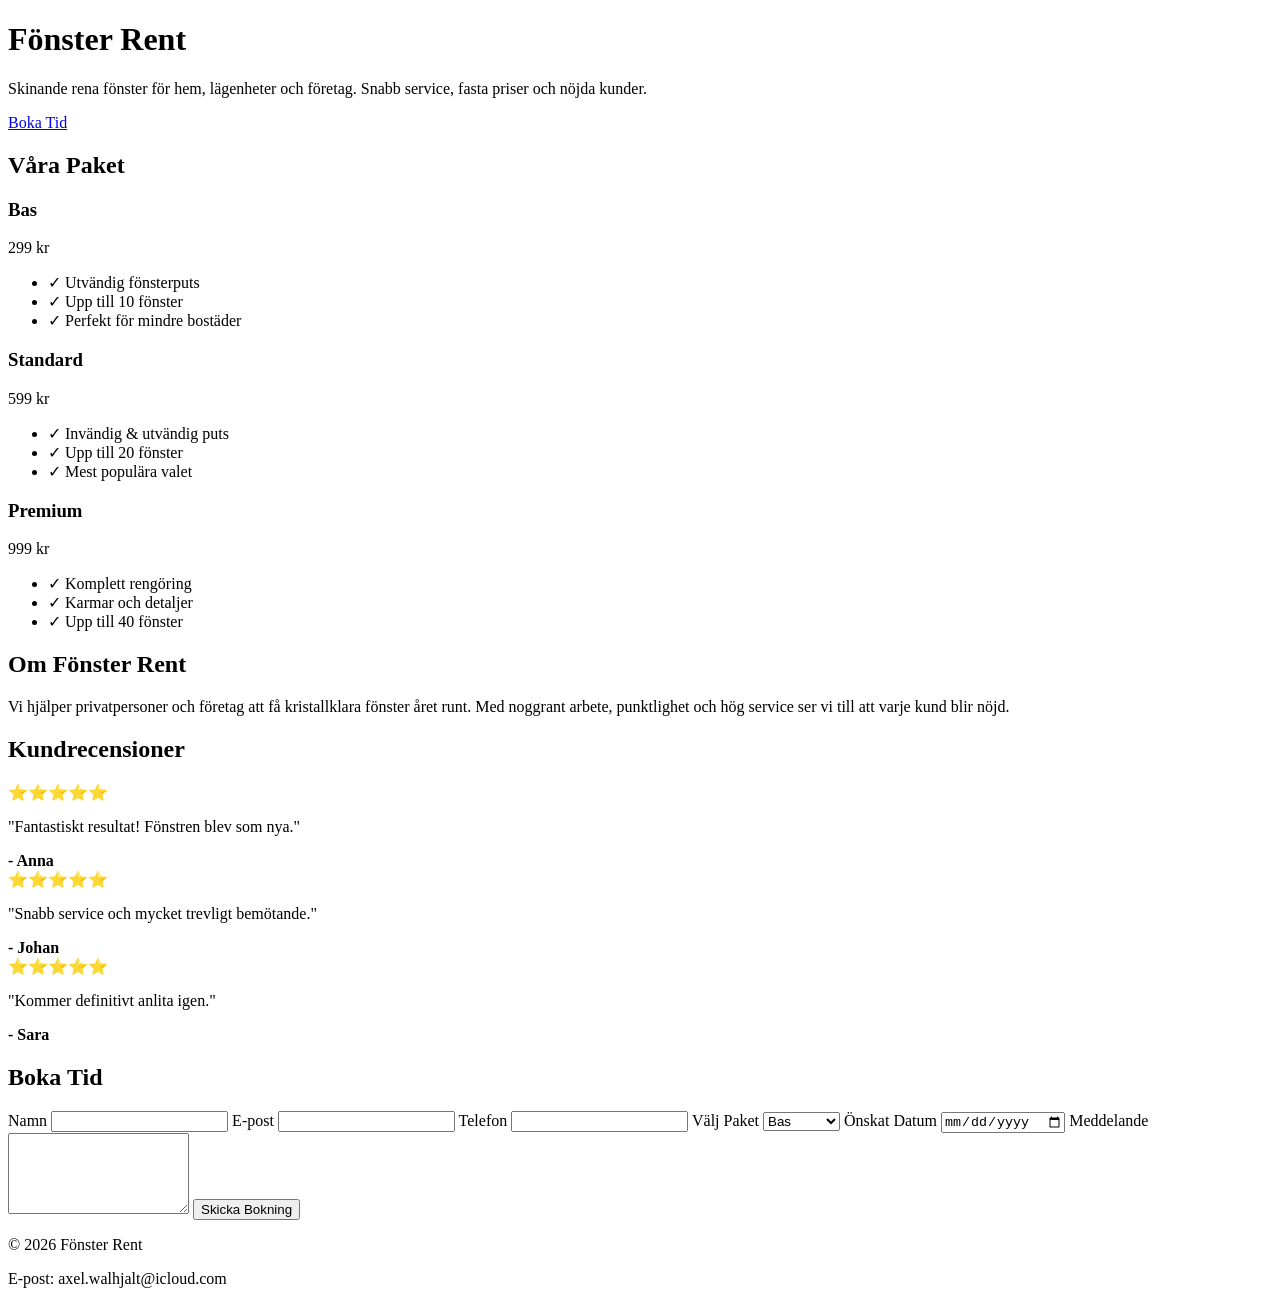
==== index.html @ c37123be "Add main website HTML file" ====
<!DOCTYPE html>
<html lang="sv">
<head>
<meta charset="UTF-8">
<meta name="viewport" content="width=device-width, initial-scale=1.0">
<title>Fönster Rent | Professionell Fönsterputs</title>
<link rel="stylesheet" href="style.css">
</head>
<body>

<header>
    <h1>Fönster Rent</h1>
    <p>Skinande rena fönster för hem, lägenheter och företag. Snabb service, fasta priser och nöjda kunder.</p>
    <a href="#bokning" class="btn">Boka Tid</a>
</header>

<section class="container">
    <h2>Våra Paket</h2>

    <div class="cards">

        <div class="card">
            <h3>Bas</h3>
            <div class="price">299 kr</div>
            <ul>
                <li>✓ Utvändig fönsterputs</li>
                <li>✓ Upp till 10 fönster</li>
                <li>✓ Perfekt för mindre bostäder</li>
            </ul>
        </div>

        <div class="card">
            <h3>Standard</h3>
            <div class="price">599 kr</div>
            <ul>
                <li>✓ Invändig & utvändig puts</li>
                <li>✓ Upp till 20 fönster</li>
                <li>✓ Mest populära valet</li>
            </ul>
        </div>

        <div class="card">
            <h3>Premium</h3>
            <div class="price">999 kr</div>
            <ul>
                <li>✓ Komplett rengöring</li>
                <li>✓ Karmar och detaljer</li>
                <li>✓ Upp till 40 fönster</li>
            </ul>
        </div>

    </div>
</section>

<section class="container">
    <div class="about">
        <h2>Om Fönster Rent</h2>
        <p>
            Vi hjälper privatpersoner och företag att få kristallklara fönster året runt.
            Med noggrant arbete, punktlighet och hög service ser vi till att varje kund blir nöjd.
        </p>
    </div>
</section>

<section class="container">
    <h2>Kundrecensioner</h2>

    <div class="reviews">

        <div class="review">
            ⭐⭐⭐⭐⭐
            <p>"Fantastiskt resultat! Fönstren blev som nya."</p>
            <strong>- Anna</strong>
        </div>

        <div class="review">
            ⭐⭐⭐⭐⭐
            <p>"Snabb service och mycket trevligt bemötande."</p>
            <strong>- Johan</strong>
        </div>

        <div class="review">
            ⭐⭐⭐⭐⭐
            <p>"Kommer definitivt anlita igen."</p>
            <strong>- Sara</strong>
        </div>

    </div>
</section>

<section class="container" id="bokning">
    <div class="booking">
        <h2>Boka Tid</h2>

        <form id="bookingForm">

            <label>Namn</label>
            <input type="text" id="namn" name="namn" required>

            <label>E-post</label>
            <input type="email" id="email" name="email" required>

            <label>Telefon</label>
            <input type="tel" id="telefon" name="telefon">

            <label>Välj Paket</label>
            <select id="paket" name="paket">
                <option>Bas</option>
                <option>Standard</option>
                <option>Premium</option>
            </select>

            <label>Önskat Datum</label>
            <input type="date" id="datum" name="datum">

            <label>Meddelande</label>
            <textarea id="meddelande" name="meddelande" rows="5"></textarea>

            <button type="submit">Skicka Bokning</button>

        </form>
        <div id="successMessage" style="display:none; color:green; margin-top:20px; font-weight:bold;">
            ✓ Tack för din bokning! Vi kontaktar dig snart.
        </div>
    </div>
</section>

<footer>
    <p>© 2026 Fönster Rent</p>
    <p>E-post: axel.walhjalt@icloud.com</p>
</footer>

<script src="script.js"></script>
</body>
</html>
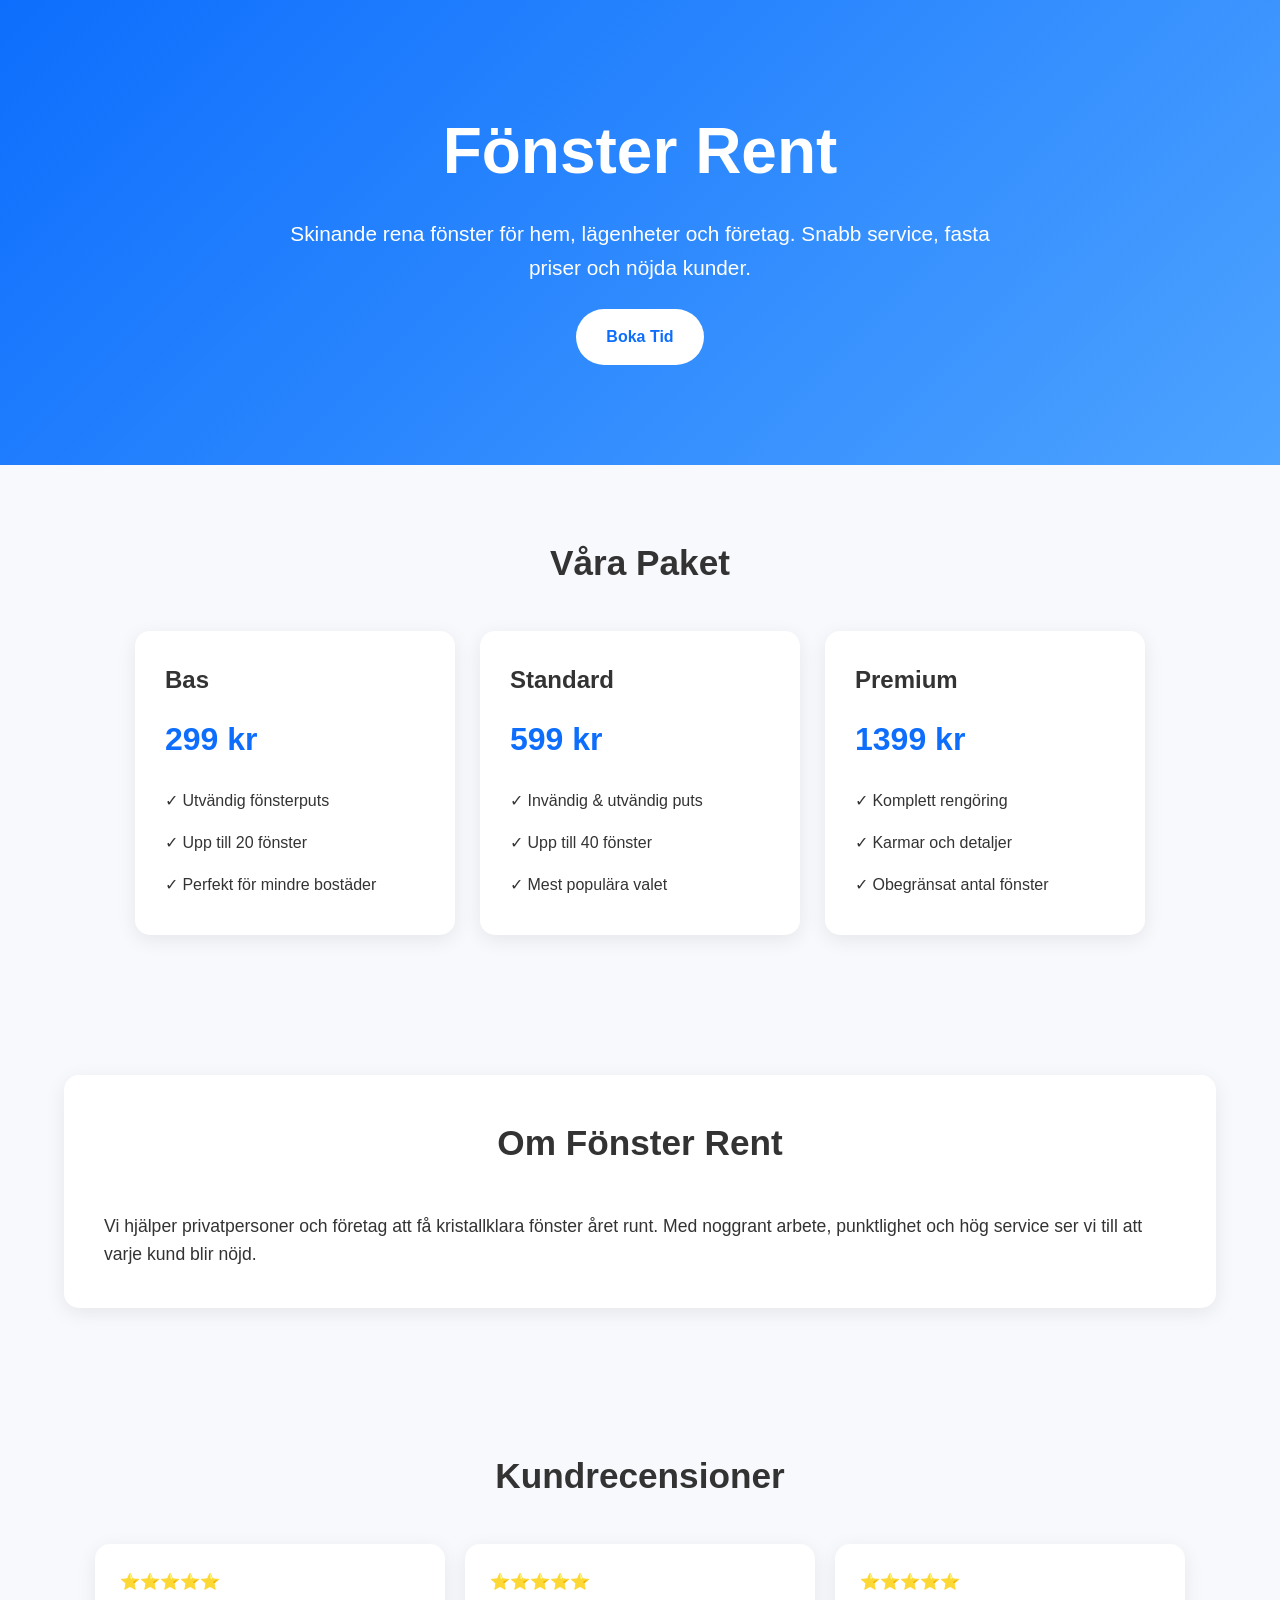
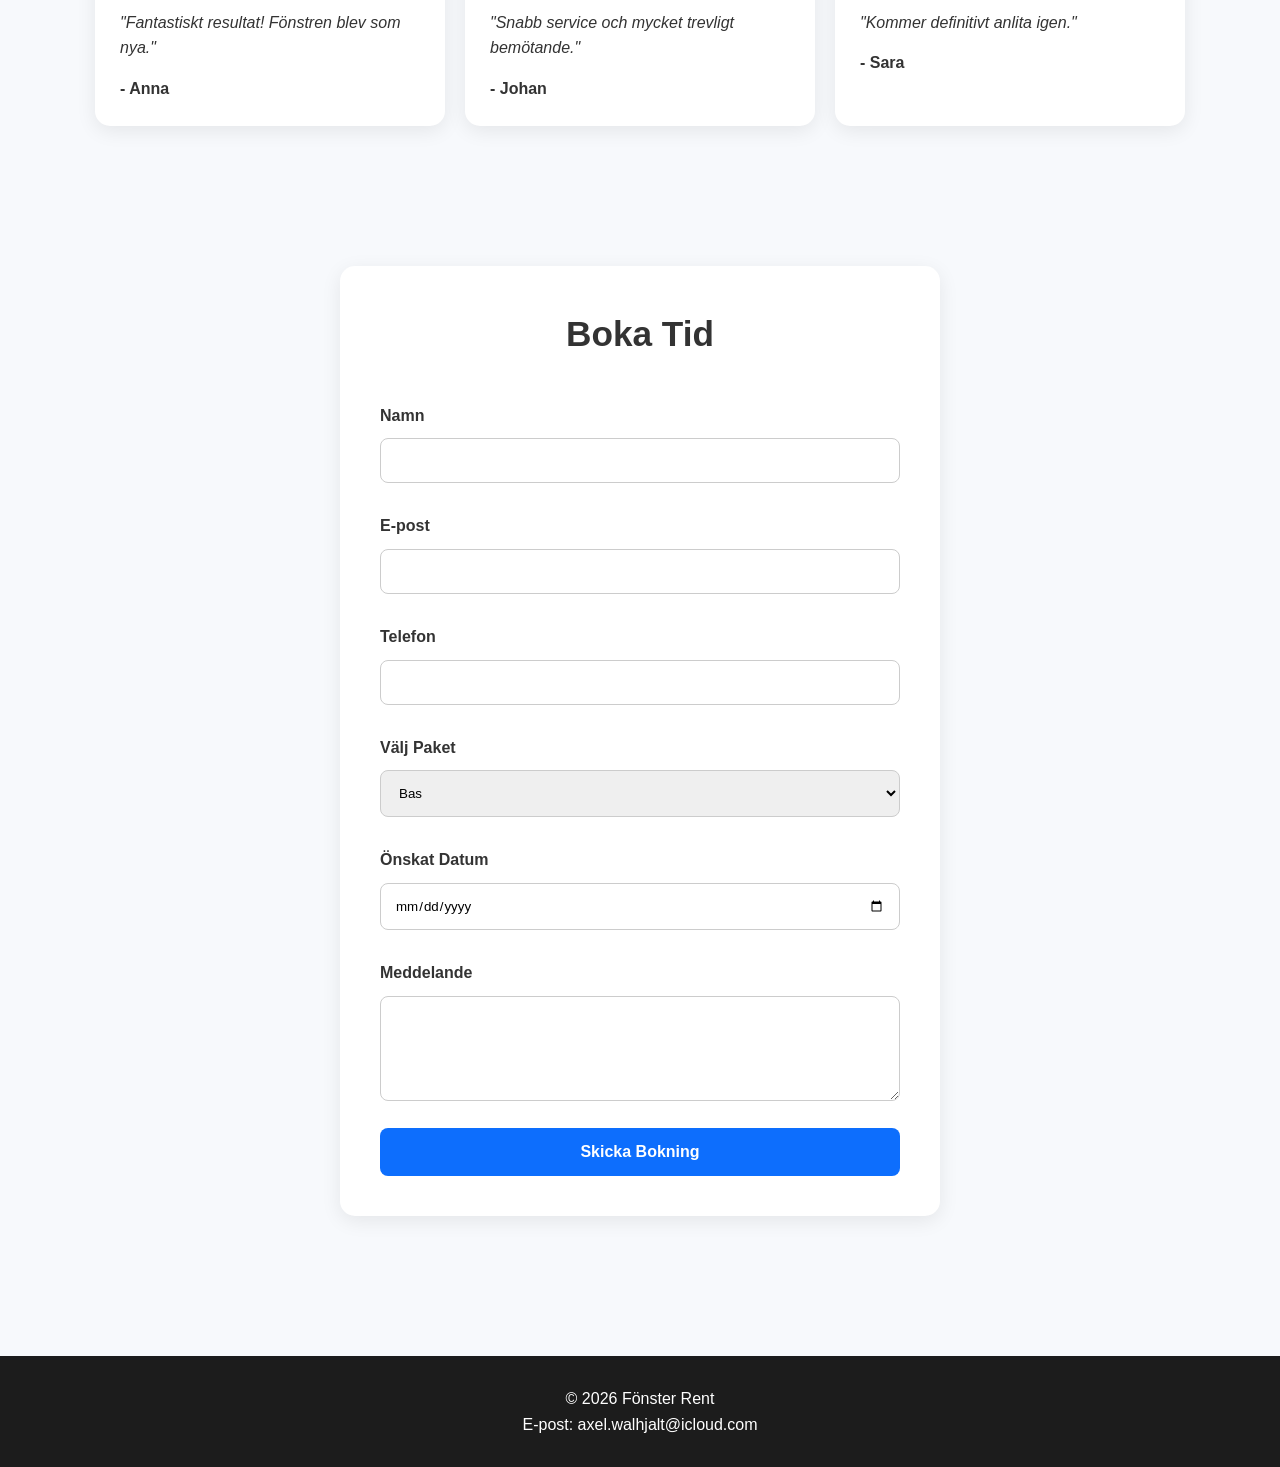
==== commit 6b3a9fbc: "Update pricing and window count in packages" ====
--- a/index.html
+++ b/index.html
@@ -24,7 +24,7 @@
             <div class="price">299 kr</div>
             <ul>
                 <li>✓ Utvändig fönsterputs</li>
-                <li>✓ Upp till 10 fönster</li>
+                <li>✓ Upp till 20 fönster</li>
                 <li>✓ Perfekt för mindre bostäder</li>
             </ul>
         </div>
@@ -34,18 +34,18 @@
             <div class="price">599 kr</div>
             <ul>
                 <li>✓ Invändig & utvändig puts</li>
-                <li>✓ Upp till 20 fönster</li>
+                <li>✓ Upp till 40 fönster</li>
                 <li>✓ Mest populära valet</li>
             </ul>
         </div>
 
         <div class="card">
             <h3>Premium</h3>
-            <div class="price">999 kr</div>
+            <div class="price">1399 kr</div>
             <ul>
                 <li>✓ Komplett rengöring</li>
                 <li>✓ Karmar och detaljer</li>
-                <li>✓ Upp till 40 fönster</li>
+                <li>✓ Obegränsat antal fönster</li>
             </ul>
         </div>
 
--- a/style.css
+++ b/style.css
@@ -0,0 +1,231 @@
+* {
+    margin: 0;
+    padding: 0;
+    box-sizing: border-box;
+}
+
+body {
+    font-family: Arial, Helvetica, sans-serif;
+    background: #f7f9fc;
+    color: #333;
+    line-height: 1.6;
+}
+
+header {
+    background: linear-gradient(135deg, #0d6efd, #4da3ff);
+    color: white;
+    text-align: center;
+    padding: 100px 20px;
+}
+
+header h1 {
+    font-size: 4rem;
+    margin-bottom: 15px;
+}
+
+header p {
+    font-size: 1.3rem;
+    max-width: 700px;
+    margin: auto;
+}
+
+.btn {
+    display: inline-block;
+    margin-top: 25px;
+    background: white;
+    color: #0d6efd;
+    text-decoration: none;
+    padding: 15px 30px;
+    border-radius: 50px;
+    font-weight: bold;
+    transition: 0.3s;
+}
+
+.btn:hover {
+    transform: scale(1.05);
+}
+
+.container {
+    width: 90%;
+    max-width: 1200px;
+    margin: auto;
+}
+
+section {
+    padding: 70px 0;
+}
+
+h2 {
+    text-align: center;
+    margin-bottom: 40px;
+    font-size: 2.2rem;
+}
+
+.cards {
+    display: flex;
+    flex-wrap: wrap;
+    justify-content: center;
+    gap: 25px;
+}
+
+.card {
+    background: white;
+    width: 320px;
+    padding: 30px;
+    border-radius: 15px;
+    box-shadow: 0 5px 20px rgba(0, 0, 0, 0.08);
+    transition: 0.3s;
+}
+
+.card:hover {
+    transform: translateY(-5px);
+    box-shadow: 0 10px 30px rgba(0, 0, 0, 0.15);
+}
+
+.card h3 {
+    font-size: 1.5rem;
+    margin-bottom: 10px;
+}
+
+.price {
+    font-size: 2rem;
+    color: #0d6efd;
+    font-weight: bold;
+    margin: 15px 0;
+}
+
+.card ul {
+    list-style: none;
+}
+
+.card li {
+    padding: 8px 0;
+}
+
+.about {
+    background: white;
+    border-radius: 15px;
+    padding: 40px;
+    box-shadow: 0 5px 20px rgba(0, 0, 0, 0.08);
+}
+
+.about p {
+    font-size: 1.1rem;
+}
+
+.reviews {
+    display: flex;
+    flex-wrap: wrap;
+    gap: 20px;
+    justify-content: center;
+}
+
+.review {
+    background: white;
+    padding: 25px;
+    border-radius: 15px;
+    width: 350px;
+    box-shadow: 0 5px 20px rgba(0, 0, 0, 0.08);
+}
+
+.review p {
+    margin: 15px 0;
+    font-style: italic;
+}
+
+.booking {
+    background: white;
+    padding: 40px;
+    border-radius: 15px;
+    box-shadow: 0 5px 20px rgba(0, 0, 0, 0.08);
+    max-width: 600px;
+    margin: 0 auto;
+}
+
+input, select, textarea {
+    width: 100%;
+    padding: 14px;
+    margin: 10px 0 20px;
+    border: 1px solid #ccc;
+    border-radius: 8px;
+    font-family: Arial, Helvetica, sans-serif;
+}
+
+input:focus, select:focus, textarea:focus {
+    outline: none;
+    border-color: #0d6efd;
+    box-shadow: 0 0 5px rgba(13, 110, 253, 0.3);
+}
+
+label {
+    display: block;
+    margin-top: 10px;
+    font-weight: bold;
+}
+
+button {
+    background: #0d6efd;
+    color: white;
+    border: none;
+    padding: 15px 30px;
+    border-radius: 8px;
+    cursor: pointer;
+    font-size: 1rem;
+    font-weight: bold;
+    width: 100%;
+    transition: 0.3s;
+}
+
+button:hover {
+    opacity: 0.9;
+    background: #0b5ed7;
+}
+
+button:active {
+    transform: scale(0.98);
+}
+
+footer {
+    background: #1c1c1c;
+    color: white;
+    text-align: center;
+    padding: 30px;
+    margin-top: 70px;
+}
+
+@media(max-width: 768px) {
+    header h1 {
+        font-size: 2.8rem;
+    }
+
+    header p {
+        font-size: 1rem;
+    }
+
+    .card {
+        width: 100%;
+        max-width: 320px;
+    }
+
+    .review {
+        width: 100%;
+    }
+
+    .booking {
+        padding: 20px;
+    }
+}
+
+@media(max-width: 480px) {
+    header h1 {
+        font-size: 2rem;
+    }
+
+    h2 {
+        font-size: 1.5rem;
+    }
+
+    .price {
+        font-size: 1.5rem;
+    }
+}
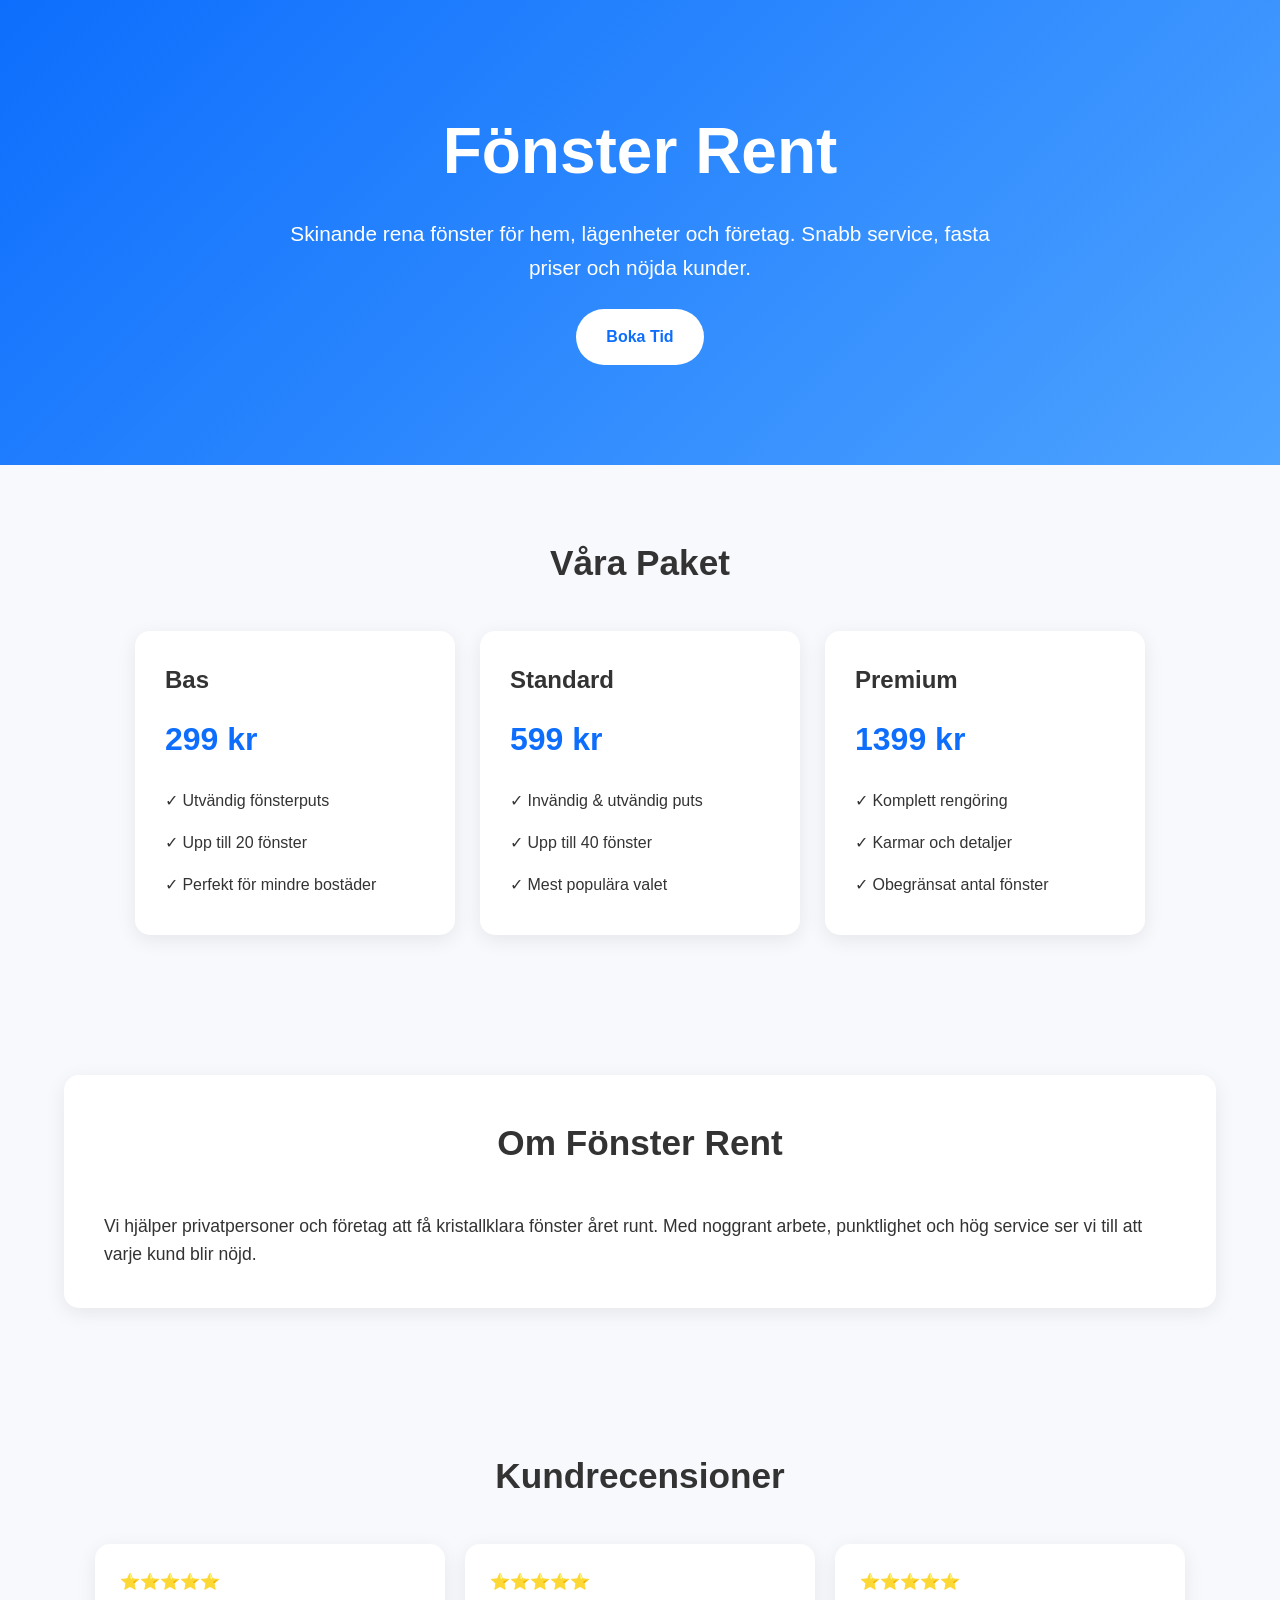
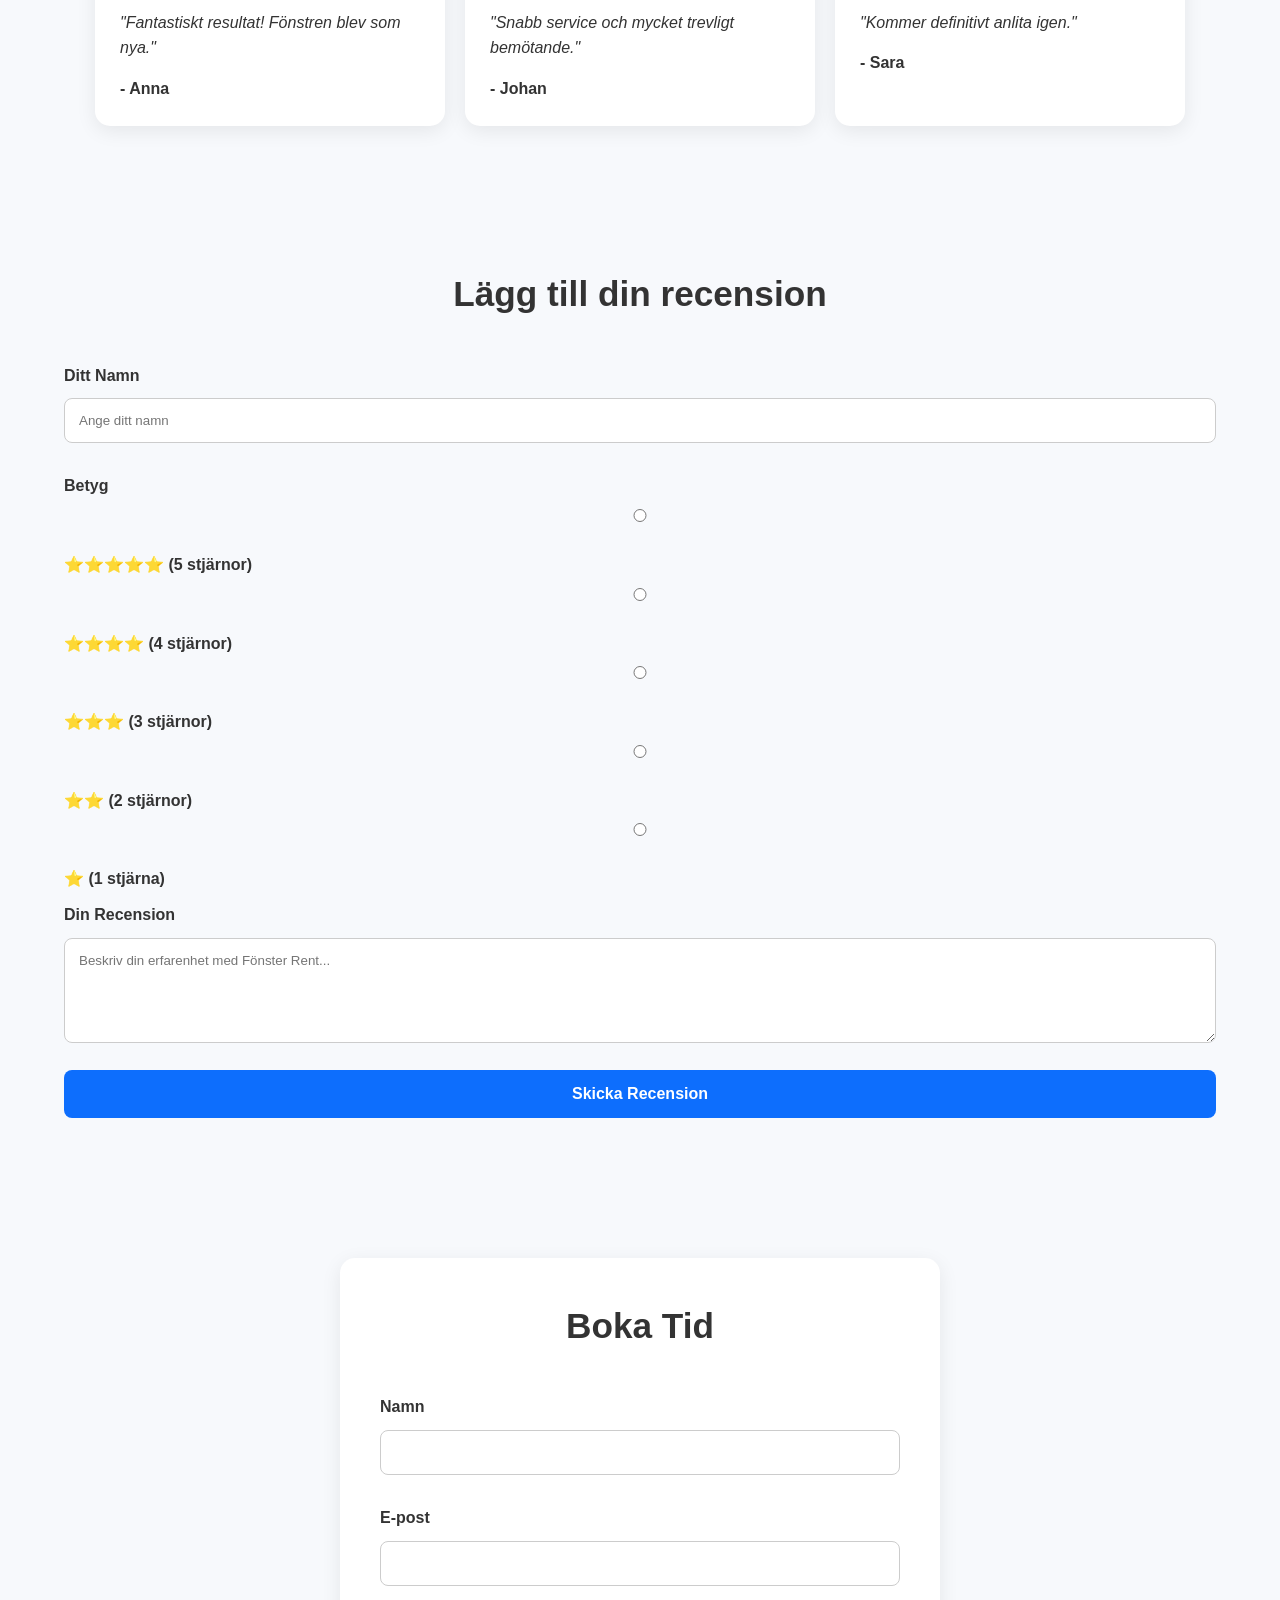
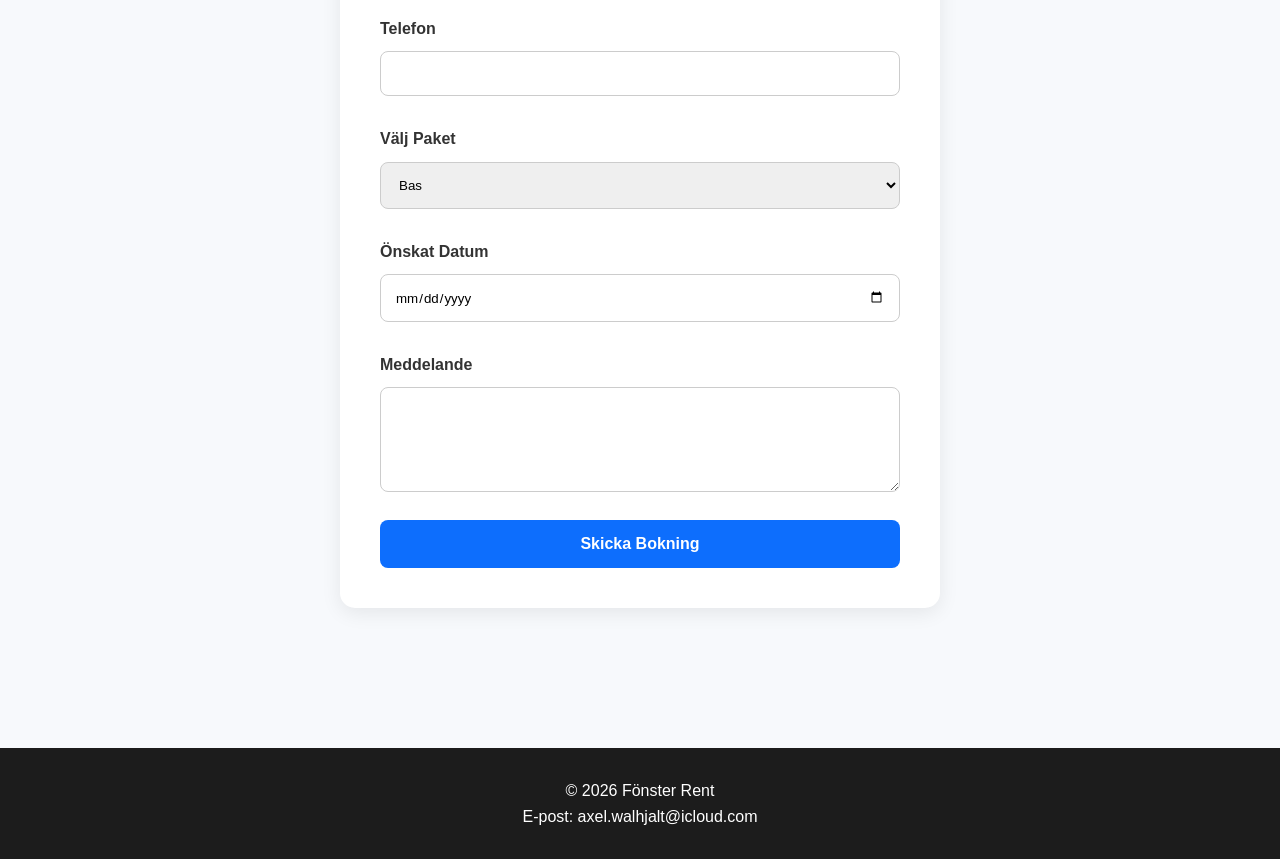
==== commit 6fe28d91: "Add review submission form" ====
--- a/index.html
+++ b/index.html
@@ -65,7 +65,7 @@
 <section class="container">
     <h2>Kundrecensioner</h2>
 
-    <div class="reviews">
+    <div class="reviews" id="reviewsContainer">
 
         <div class="review">
             ⭐⭐⭐⭐⭐
@@ -85,6 +85,42 @@
             <strong>- Sara</strong>
         </div>
 
+    </div>
+</section>
+
+<section class="container" id="reviewForm">
+    <div class="review-form-section">
+        <h2>Lägg till din recension</h2>
+        <form id="reviewFormElement">
+            <label>Ditt Namn</label>
+            <input type="text" id="reviewName" name="reviewName" required placeholder="Ange ditt namn">
+
+            <label>Betyg</label>
+            <div class="star-rating">
+                <input type="radio" name="rating" value="5" id="star5" required>
+                <label for="star5">⭐⭐⭐⭐⭐ (5 stjärnor)</label>
+                
+                <input type="radio" name="rating" value="4" id="star4">
+                <label for="star4">⭐⭐⭐⭐ (4 stjärnor)</label>
+                
+                <input type="radio" name="rating" value="3" id="star3">
+                <label for="star3">⭐⭐⭐ (3 stjärnor)</label>
+                
+                <input type="radio" name="rating" value="2" id="star2">
+                <label for="star2">⭐⭐ (2 stjärnor)</label>
+                
+                <input type="radio" name="rating" value="1" id="star1">
+                <label for="star1">⭐ (1 stjärna)</label>
+            </div>
+
+            <label>Din Recension</label>
+            <textarea id="reviewText" name="reviewText" rows="5" required placeholder="Beskriv din erfarenhet med Fönster Rent..."></textarea>
+
+            <button type="submit">Skicka Recension</button>
+        </form>
+        <div id="reviewSuccessMessage" style="display:none; color:green; margin-top:20px; font-weight:bold; text-align:center;">
+            ✓ Tack för din recension! Den kommer att visas snart.
+        </div>
     </div>
 </section>
 
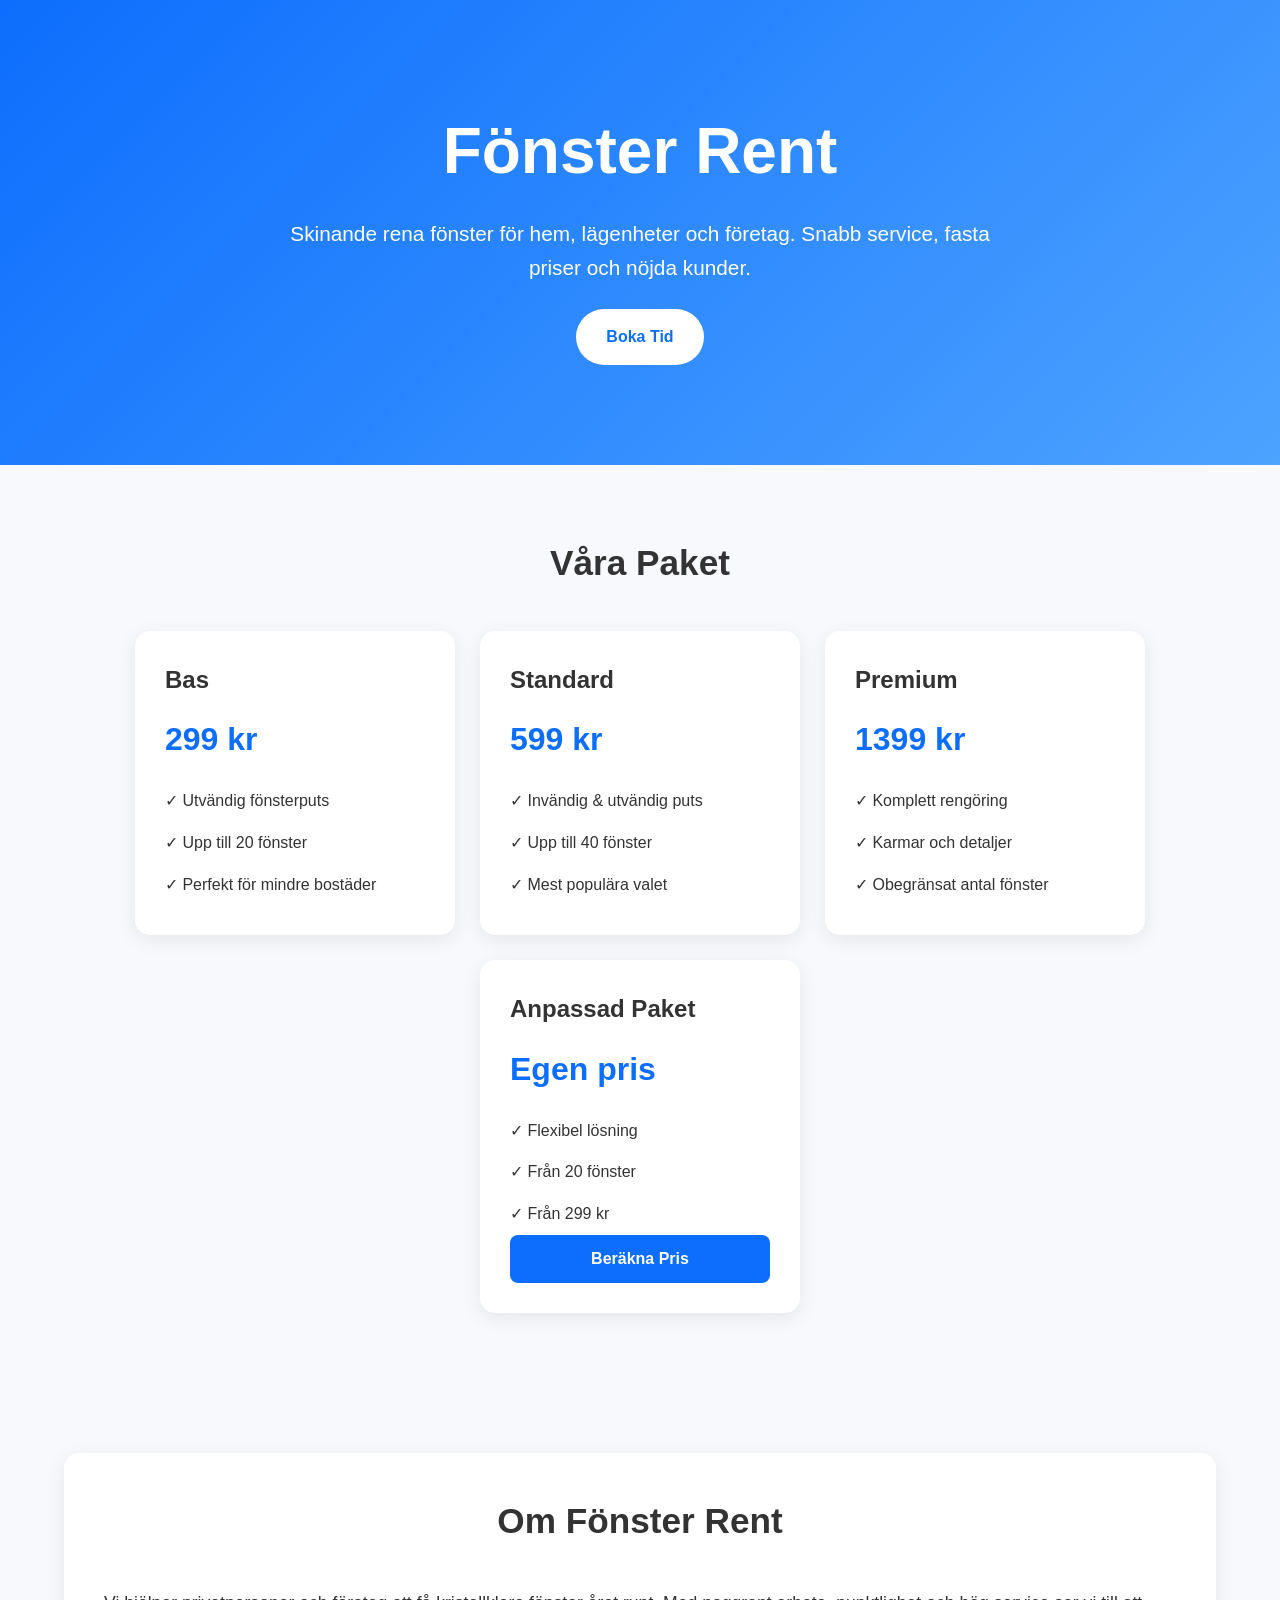
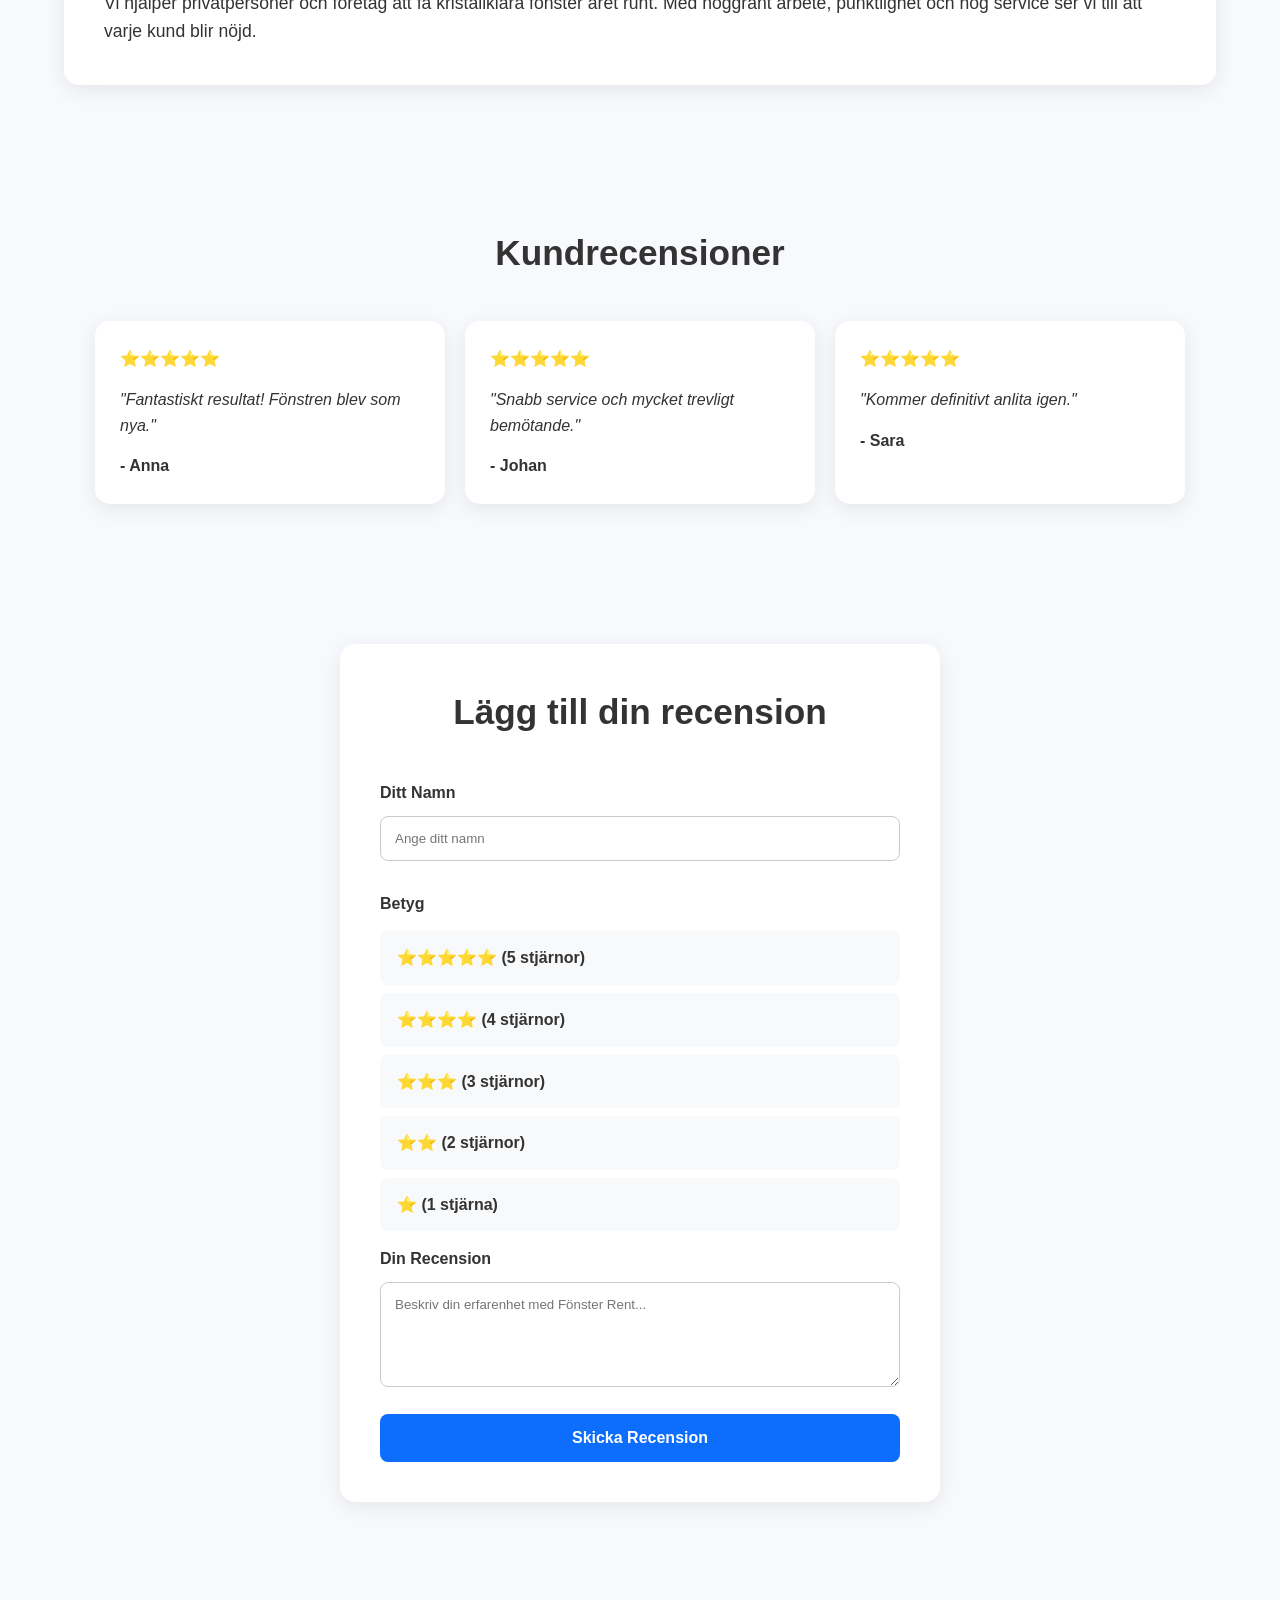
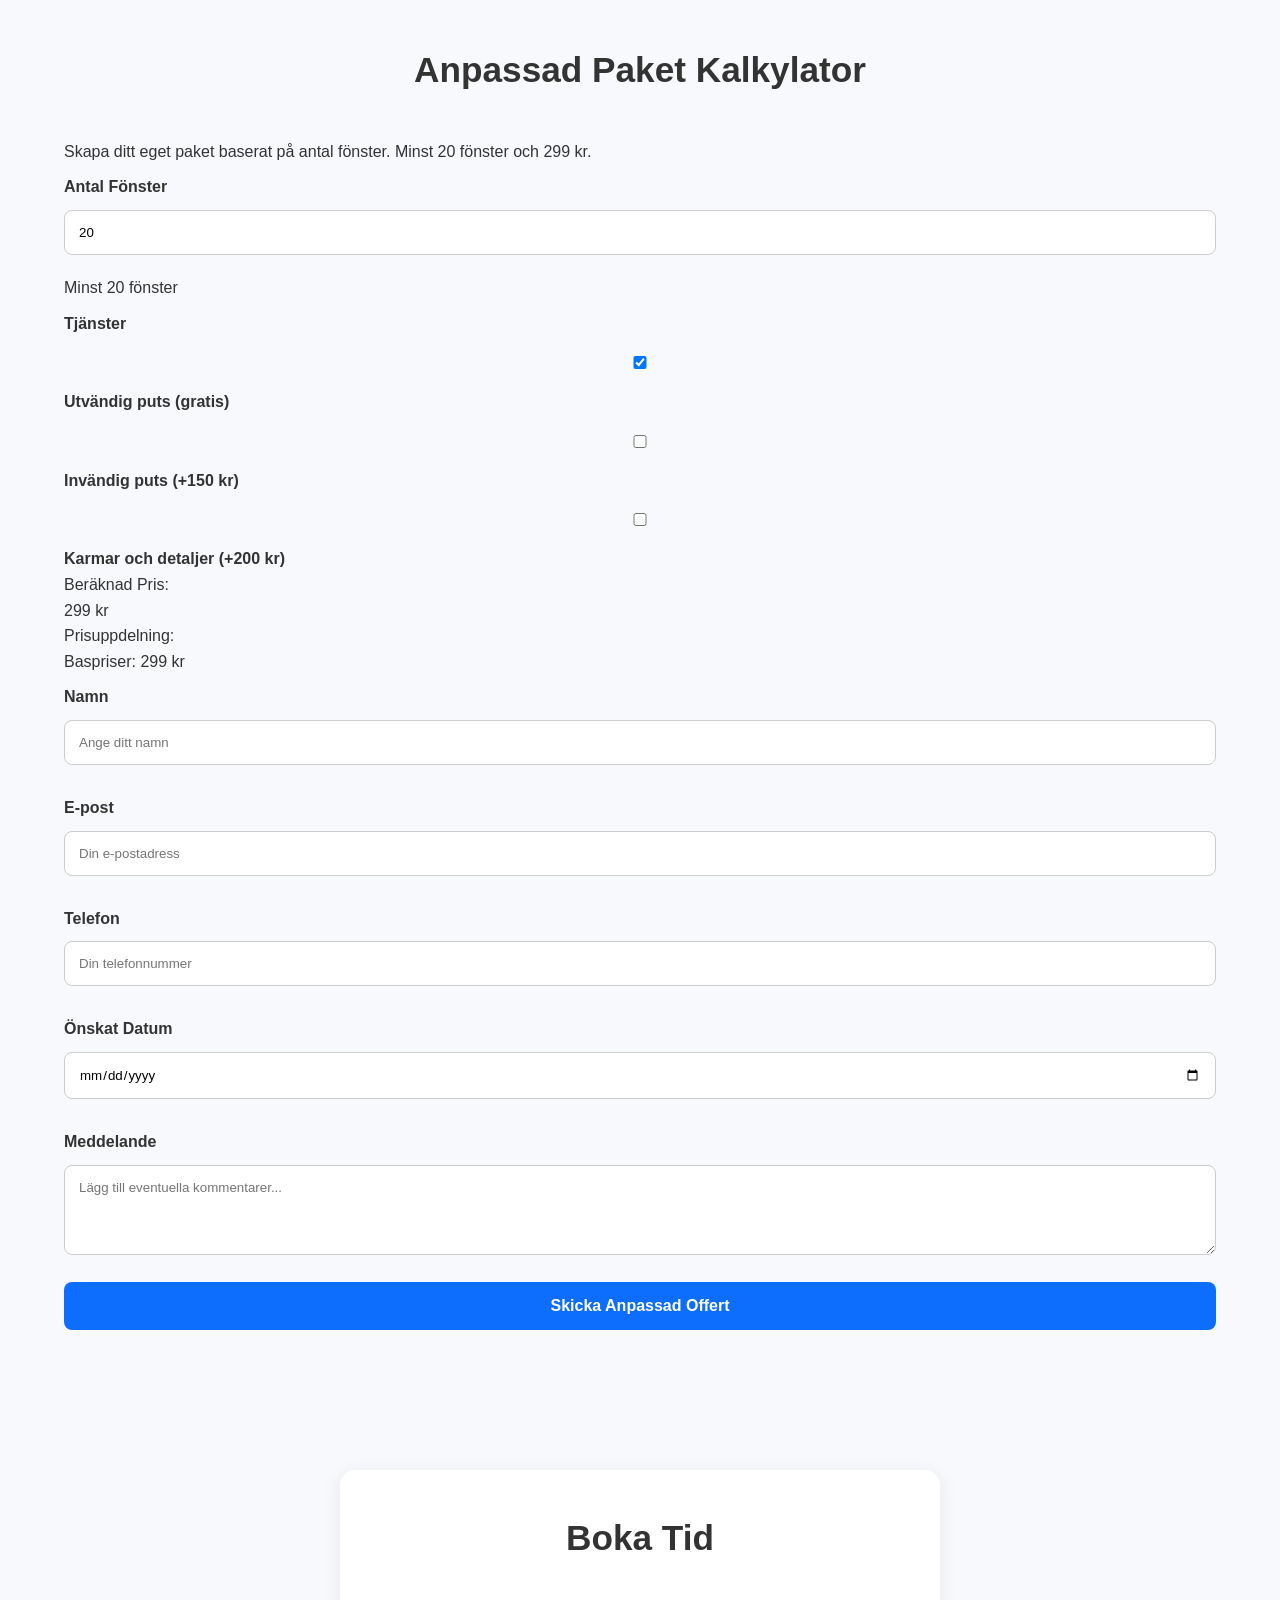
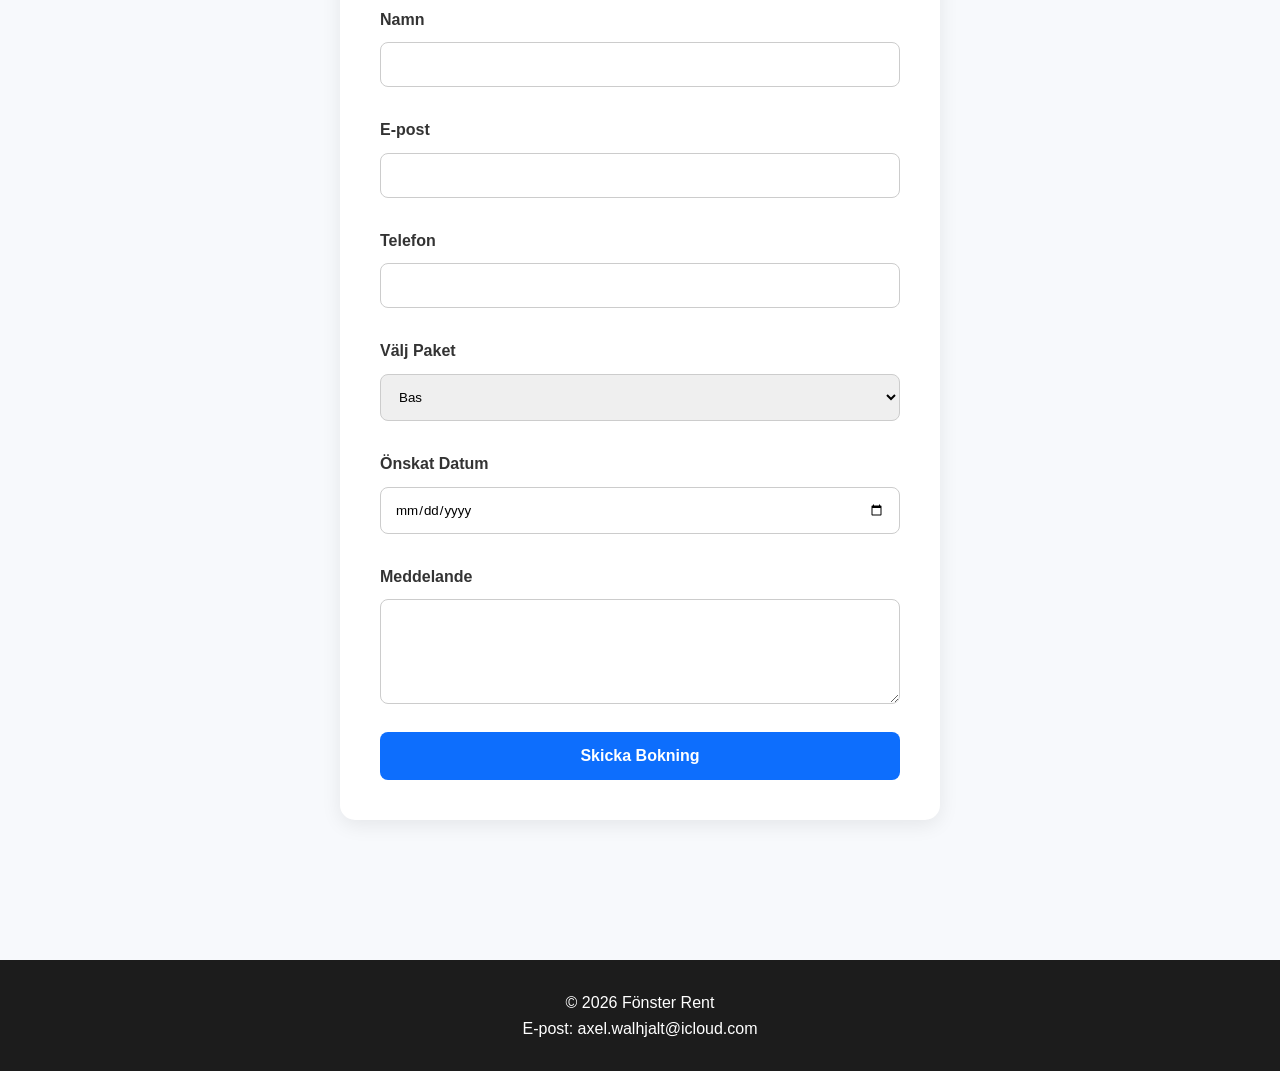
==== commit bbc1753b: "Add custom packet calculator feature" ====
--- a/index.html
+++ b/index.html
@@ -49,6 +49,17 @@
             </ul>
         </div>
 
+        <div class="card custom-card">
+            <h3>Anpassad Paket</h3>
+            <div class="price">Egen pris</div>
+            <ul>
+                <li>✓ Flexibel lösning</li>
+                <li>✓ Från 20 fönster</li>
+                <li>✓ Från 299 kr</li>
+            </ul>
+            <button class="custom-btn" onclick="document.getElementById('customPacketForm').scrollIntoView({behavior: 'smooth'})">Beräkna Pris</button>
+        </div>
+
     </div>
 </section>
 
@@ -124,6 +135,67 @@
     </div>
 </section>
 
+<section class="container" id="customPacketForm">
+    <div class="custom-packet-section">
+        <h2>Anpassad Paket Kalkylator</h2>
+        <p class="info-text">Skapa ditt eget paket baserat på antal fönster. Minst 20 fönster och 299 kr.</p>
+        
+        <form id="customPacketFormElement">
+            <label>Antal Fönster</label>
+            <div class="input-group">
+                <input type="number" id="windowCount" name="windowCount" min="20" value="20" required>
+                <span class="info-label">Minst 20 fönster</span>
+            </div>
+
+            <label>Tjänster</label>
+            <div class="checkbox-group">
+                <label class="checkbox-label">
+                    <input type="checkbox" name="services" value="Utvändig puts" checked> Utvändig puts (gratis)
+                </label>
+                <label class="checkbox-label">
+                    <input type="checkbox" name="services" value="Invändig puts"> Invändig puts (+150 kr)
+                </label>
+                <label class="checkbox-label">
+                    <input type="checkbox" name="services" value="Karmar och detaljer"> Karmar och detaljer (+200 kr)
+                </label>
+            </div>
+
+            <div class="price-display">
+                <p>Beräknad Pris:</p>
+                <div class="calculated-price">
+                    <span id="calculatedPrice">299</span> kr
+                </div>
+            </div>
+
+            <div class="price-breakdown" id="priceBreakdown">
+                <p>Prisuppdelning:</p>
+                <p>Baspriser: 299 kr</p>
+                <p id="additionalCost" style="color: #0d6efd;"></p>
+            </div>
+
+            <label>Namn</label>
+            <input type="text" id="customName" name="customName" required placeholder="Ange ditt namn">
+
+            <label>E-post</label>
+            <input type="email" id="customEmail" name="customEmail" required placeholder="Din e-postadress">
+
+            <label>Telefon</label>
+            <input type="tel" id="customPhone" name="customPhone" placeholder="Din telefonnummer">
+
+            <label>Önskat Datum</label>
+            <input type="date" id="customDate" name="customDate">
+
+            <label>Meddelande</label>
+            <textarea id="customMessage" name="customMessage" rows="4" placeholder="Lägg till eventuella kommentarer..."></textarea>
+
+            <button type="submit" class="submit-btn">Skicka Anpassad Offert</button>
+        </form>
+        <div id="customSuccessMessage" style="display:none; color:green; margin-top:20px; font-weight:bold; text-align:center;">
+            ✓ Din offert har skickats! Vi kontaktar dig snart med detaljer.
+        </div>
+    </div>
+</section>
+
 <section class="container" id="bokning">
     <div class="booking">
         <h2>Boka Tid</h2>
@@ -144,6 +216,7 @@
                 <option>Bas</option>
                 <option>Standard</option>
                 <option>Premium</option>
+                <option>Anpassad Paket</option>
             </select>
 
             <label>Önskat Datum</label>
--- a/style.css
+++ b/style.css
@@ -126,11 +126,61 @@
     border-radius: 15px;
     width: 350px;
     box-shadow: 0 5px 20px rgba(0, 0, 0, 0.08);
+    animation: slideIn 0.5s ease;
 }
 
 .review p {
     margin: 15px 0;
     font-style: italic;
+}
+
+@keyframes slideIn {
+    from {
+        opacity: 0;
+        transform: translateY(20px);
+    }
+    to {
+        opacity: 1;
+        transform: translateY(0);
+    }
+}
+
+.review-form-section {
+    background: white;
+    padding: 40px;
+    border-radius: 15px;
+    box-shadow: 0 5px 20px rgba(0, 0, 0, 0.08);
+    max-width: 600px;
+    margin: 0 auto;
+}
+
+.star-rating {
+    margin: 15px 0;
+}
+
+.star-rating input[type="radio"] {
+    display: none;
+}
+
+.star-rating label {
+    display: block;
+    padding: 12px 15px;
+    margin: 8px 0;
+    cursor: pointer;
+    background: #f8f9fa;
+    border-radius: 8px;
+    transition: 0.3s;
+    border: 2px solid transparent;
+}
+
+.star-rating label:hover {
+    background: #e9ecef;
+}
+
+.star-rating input[type="radio"]:checked + label {
+    background: #0d6efd;
+    color: white;
+    border-color: #0d6efd;
 }
 
 .booking {
@@ -214,6 +264,10 @@
     .booking {
         padding: 20px;
     }
+
+    .review-form-section {
+        padding: 20px;
+    }
 }
 
 @media(max-width: 480px) {
